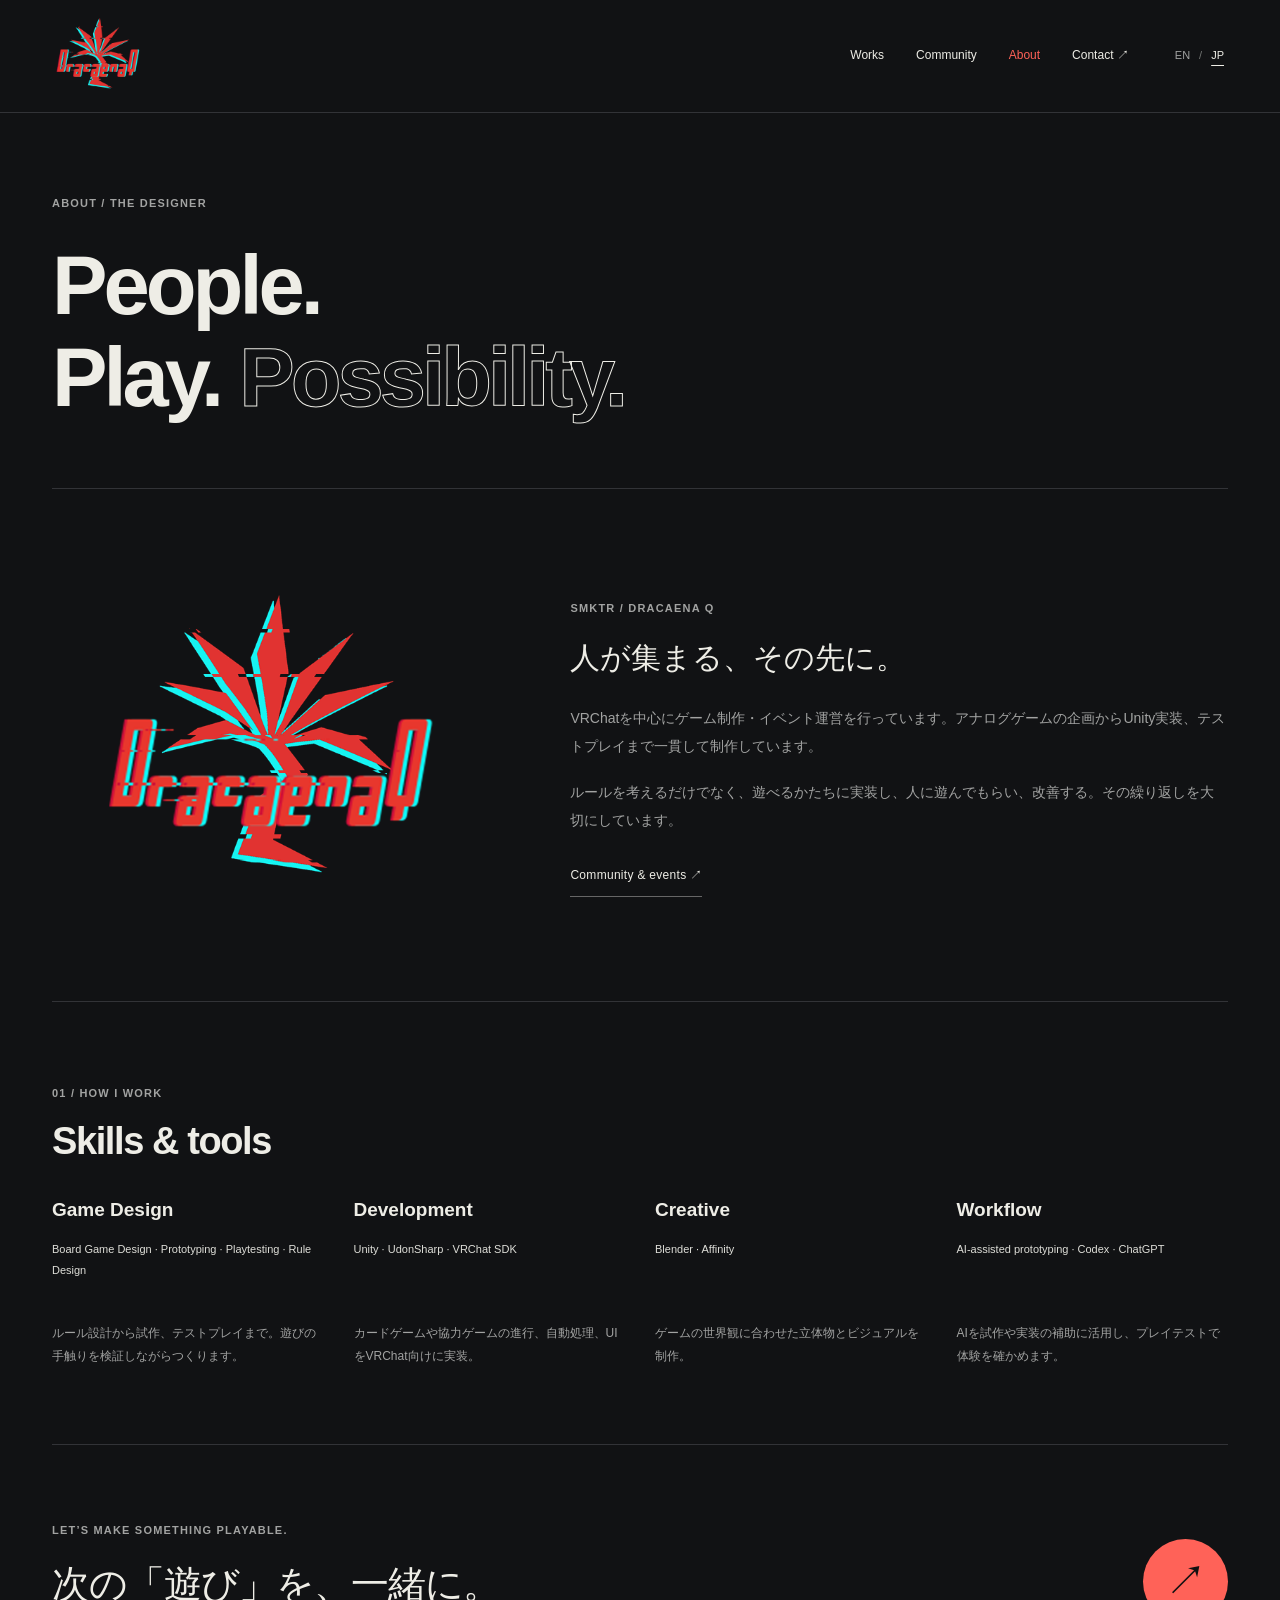
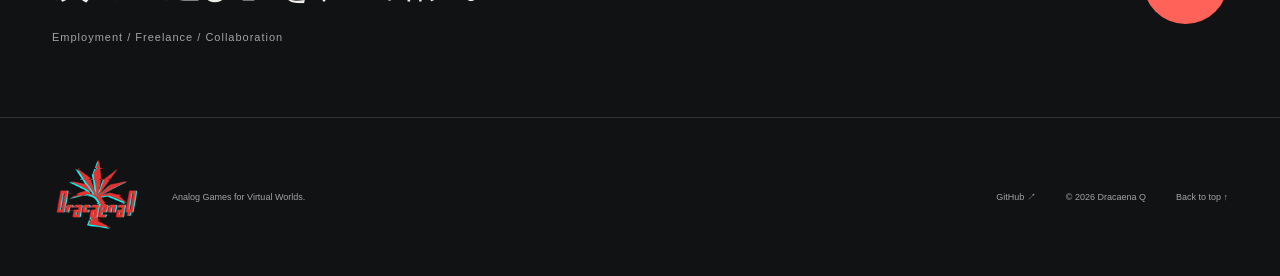
==== about/index.html @ ba3cf218 "Add files via upload" ====
<!doctype html><html lang="ja"><head><meta charset="utf-8"><meta name="viewport" content="width=device-width,initial-scale=1"><meta name="theme-color" content="#111214"><meta name="description" content="Dracaena Q / SMKTR — VRChatを中心にアナログゲーム・ゲームワールド・インタラクティブコンテンツを企画・制作。"><meta property="og:title" content="About | Dracaena Q"><meta property="og:description" content="Analog Games for Virtual Worlds. Game Design / Unity / UdonSharp / VRChat"><meta property="og:type" content="website"><title>About | Dracaena Q</title><link rel="icon" href="../assets/dracaena-q-logo.png" type="image/png"><link rel="stylesheet" href="../style.css"><script src="../app.js" defer></script></head><body><a class="skip" href="#main">Skip to content</a><header class="header"><a class="brand" href="../"><img class="brand-logo" src="../assets/dracaena-q-logo.png" alt="Dracaena Q" width="500" height="500"></a><nav aria-label="Main navigation"><a  href="../#works">Works</a><a href="../#community">Community</a><a aria-current="page" href="../about/">About</a><a  href="../contact/">Contact <span aria-hidden="true">↗</span></a></nav><div class="languages" aria-label="Language"><button type="button" data-language="en" aria-pressed="false">EN</button><span>/</span><button type="button" data-language="ja" aria-pressed="true">JP</button></div></header><main id="main"><section class="page-heading"><span class="eyebrow">ABOUT / THE DESIGNER</span><h1>People.<br>Play. <span class="outline">Possibility.</span></h1></section><section class="section about-body"><div class="identity-mark"><img src="../assets/dracaena-q-logo.png" alt="Dracaena Q サークルロゴ" width="500" height="500"></div><div><span class="eyebrow">SMKTR / DRACAENA Q</span><h2><span  data-ja="人が集まる、その先に。" data-en="Where people meet, play begins.">人が集まる、その先に。</span></h2><p  data-ja="VRChatを中心にゲーム制作・イベント運営を行っています。アナログゲームの企画からUnity実装、テストプレイまで一貫して制作しています。" data-en="I create games and run community events with a focus on VRChat, taking projects from analog game concepts through Unity implementation and playtesting.">VRChatを中心にゲーム制作・イベント運営を行っています。アナログゲームの企画からUnity実装、テストプレイまで一貫して制作しています。</p><p  data-ja="ルールを考えるだけでなく、遊べるかたちに実装し、人に遊んでもらい、改善する。その繰り返しを大切にしています。" data-en="I value the cycle of designing rules, making them playable, inviting people to play and improving the experience.">ルールを考えるだけでなく、遊べるかたちに実装し、人に遊んでもらい、改善する。その繰り返しを大切にしています。</p><a class="text-link" href="../#community">Community & events ↗</a></div></section><section class="section"><div class="section-title"><div><span class="eyebrow">01 / HOW I WORK</span><h2>Skills & tools</h2></div></div><div class="skills-grid"><article><h3>Game Design</h3><p class="skill-tools">Board Game Design · Prototyping · Playtesting · Rule Design</p><p  data-ja="ルール設計から試作、テストプレイまで。遊びの手触りを検証しながらつくります。" data-en="From rules and prototypes to playtesting, refining how the game feels.">ルール設計から試作、テストプレイまで。遊びの手触りを検証しながらつくります。</p></article><article><h3>Development</h3><p class="skill-tools">Unity · UdonSharp · VRChat SDK</p><p  data-ja="カードゲームや協力ゲームの進行、自動処理、UIをVRChat向けに実装。" data-en="Implementing card games, cooperative systems, automated game flow and UI for VRChat.">カードゲームや協力ゲームの進行、自動処理、UIをVRChat向けに実装。</p></article><article><h3>Creative</h3><p class="skill-tools">Blender · Affinity</p><p  data-ja="ゲームの世界観に合わせた立体物とビジュアルを制作。" data-en="Creating 3D objects and visuals that support each game’s identity.">ゲームの世界観に合わせた立体物とビジュアルを制作。</p></article><article><h3>Workflow</h3><p class="skill-tools">AI-assisted prototyping · Codex · ChatGPT</p><p  data-ja="AIを試作や実装の補助に活用し、プレイテストで体験を確かめます。" data-en="Using AI to support prototyping and implementation, with playtests to validate the experience.">AIを試作や実装の補助に活用し、プレイテストで体験を確かめます。</p></article></div></section><section class="contact-band"><div><span class="eyebrow">LET’S MAKE SOMETHING PLAYABLE.</span><h2><span  data-ja="次の「遊び」を、一緒に。" data-en="Let’s create the next game.">次の「遊び」を、一緒に。</span></h2><p>Employment / Freelance / Collaboration</p></div><a class="round-link" href="../contact/" aria-label="Contact">↗</a></section></main><footer><a class="brand" href="../"><img class="brand-logo" src="../assets/dracaena-q-logo.png" alt="Dracaena Q" width="500" height="500"></a><p>Analog Games for Virtual Worlds.</p><a href="https://github.com/quaid1124-tech" target="_blank" rel="noopener noreferrer">GitHub ↗</a><small>© 2026 Dracaena Q</small><a href="#main" class="to-top">Back to top ↑</a></footer></body></html>
---- style.css ----
@charset "UTF-8";
:root{color-scheme:dark;--bg:#111214;--panel:#191a1d;--text:#eeeDE6;--muted:#a2a3a2;--line:#323337;--red:#ff6258;--max:1344px;font-family:Arial,"Helvetica Neue","Noto Sans JP","Yu Gothic",Meiryo,sans-serif;font-synthesis:none}
*{box-sizing:border-box}html{scroll-behavior:smooth;scroll-padding-top:110px}body{margin:0;background:var(--bg);color:var(--text);font-size:15px;line-height:1.8}a{color:inherit;text-decoration:none}button{font:inherit}button,a{-webkit-tap-highlight-color:transparent}button:focus-visible,a:focus-visible,video:focus-visible{outline:2px solid var(--red);outline-offset:7px}::selection{background:var(--red);color:#111}img{display:block;width:100%;height:auto}h1,h2,h3,h4,p,figure{margin:0}h1,h2,h3,h4{line-height:1.2}p+p{margin-top:18px}main{max-width:var(--max);margin:auto;padding:0 52px}.header{max-width:var(--max);padding:29px 52px;display:flex;align-items:center;gap:42px;margin:auto;border-bottom:1px solid var(--line)}.brand{font-size:15px;font-weight:800;letter-spacing:1.4px;display:flex;align-items:center;gap:14px;white-space:nowrap}.brand-icon{font-size:36px;line-height:1;letter-spacing:-9px;font-weight:900;transform:translateY(-3px);margin-right:9px}.brand-icon span{color:var(--red)}.brand-dot{color:var(--red);font-size:12px;align-self:flex-start}.header nav{display:flex;margin-left:auto;gap:32px;font-size:12px}.header nav a{transition:color .2s}.header nav a:hover,.header nav a[aria-current]{color:var(--red)}.languages{display:flex;align-items:center;font-size:11px;color:#737574;gap:5px}.languages button{border:0;color:#a2a3a2;background:none;padding:9px 4px;cursor:pointer}.languages button[aria-pressed=true]{color:var(--text);text-decoration:underline;text-underline-offset:6px}.skip{position:fixed;top:-100px;left:16px;z-index:9;background:var(--red);color:#111;padding:10px}.skip:focus{top:10px}.eyebrow,.edition,.muted,.image-index,.featured-caption,.hero-right,.featured-overlay>div>p:first-child,.featured-cta,.card-title>span,.work-card>p,.video-caption,figcaption{font-size:11px;letter-spacing:1.2px}.eyebrow{color:var(--muted);font-weight:600}.muted{color:var(--muted)}.red{color:var(--red)}.hero{padding:56px 0 53px}.hero-top{display:flex;align-items:center;justify-content:space-between}.status-dot{display:inline-block;width:6px;height:6px;border-radius:50%;background:var(--red);margin:0 10px 2px 0}.edition{color:#787b7e;font-size:10px}.hero h1{font-size:clamp(52px,7.3vw,98px);font-weight:800;letter-spacing:-5px;line-height:1.09;margin:34px 0 31px;position:relative}.outline{color:var(--text)}.hero .outline,.page-heading .outline{-webkit-text-stroke:1px var(--text);color:transparent}.accent-period{color:var(--red);font-size:.65em;vertical-align:top;line-height:1;margin-left:14px;display:inline-block;transform:rotate(15deg)}.hero-bottom{display:flex;align-items:flex-end;justify-content:space-between;gap:35px}.hero-statement{font-size:16px;font-weight:600;letter-spacing:1px}.hero-description{max-width:540px;font-size:12px;color:var(--muted);margin-top:10px;line-height:1.9}.hero-right{font-size:10px;white-space:nowrap;text-align:right}.hero-right .text-link{margin-top:16px;font-size:12px}.text-link{display:inline-flex;align-items:center;gap:22px;padding:9px 0;border-bottom:1px solid #666;margin-top:22px;font-size:12px;letter-spacing:.3px;transition:color .2s,border-color .2s}.text-link:hover{color:var(--red);border-color:var(--red)}.text-link+.text-link{margin-left:25px}.section{padding:76px 0;border-top:1px solid var(--line)}.selected{padding-top:20px}.section-title{display:flex;justify-content:space-between;gap:24px;align-items:flex-end;margin-bottom:34px}.section-title h2{font-size:38px;letter-spacing:-1.4px;margin-top:14px}.compact{margin-bottom:20px}.compact .muted{font-size:9px}.featured-image{display:block;position:relative;aspect-ratio:1.96;overflow:hidden;background:#242527}.featured-image>img{height:100%;object-fit:cover;transition:transform .7s}.featured-image:hover>img{transform:scale(1.025)}.featured-shade{position:absolute;inset:0;background:linear-gradient(90deg,rgba(0,0,0,.78),rgba(0,0,0,.08) 78%),linear-gradient(0deg,rgba(0,0,0,.65),transparent 65%)}.featured-badges{position:absolute;inset:27px 32px auto;display:flex;justify-content:space-between;font-size:9px;letter-spacing:1.2px}.featured-badges span:first-child{border:1px solid #9a9990;padding:4px 9px}.featured-overlay{position:absolute;inset:auto 36px 35px;display:flex;align-items:flex-end;justify-content:space-between;gap:20px}.featured-overlay>div>p:first-child{font-size:9px;letter-spacing:1.5px;margin-bottom:16px}.featured-overlay h2{font-size:clamp(48px,6.4vw,84px);letter-spacing:-3px;line-height:.91}.featured-overlay h2+p{font-size:12px;margin-top:24px;letter-spacing:.6px}.featured-cta{display:flex;gap:28px;align-items:center;white-space:nowrap;font-size:11px}.featured-cta>span{display:grid;place-items:center;width:48px;height:48px;border-radius:50%;border:1px solid #b6b6b2;font-size:23px}.featured-caption{display:flex;justify-content:space-between;color:var(--muted);padding-top:14px;font-size:9px;letter-spacing:.45px;gap:20px}.work-grid{display:grid;grid-template-columns:1fr 1fr;gap:28px;margin-top:38px}.work-image{position:relative;aspect-ratio:1.65;overflow:hidden;background:#050506}.work-image img{width:100%;height:100%;object-fit:contain;transition:transform .6s}.work-card:hover img{transform:scale(1.035)}.image-index{position:absolute;top:16px;left:18px;font-size:8px;color:#bcbcbc}.card-arrow{position:absolute;right:18px;bottom:14px;font-size:25px}.card-title{display:flex;justify-content:space-between;gap:12px;align-items:center;padding-top:20px}.card-title h3{font-size:20px;letter-spacing:-.6px}.card-title>span{font-size:9px;color:var(--muted);letter-spacing:.5px}.work-card>p{font-size:12px;margin-top:9px;color:var(--muted);letter-spacing:.3px}.design-section{display:grid;grid-template-columns:1.1fr 1fr;gap:80px}.design-section h2{font-size:34px;line-height:1.6;letter-spacing:-1px;margin-top:20px}.design-section>div:nth-child(2)>p{font-size:14px;color:#b6b7b6;line-height:2}.archive-list{display:grid;grid-template-columns:1fr 1fr;column-gap:40px}.archive-item{display:flex;align-items:center;gap:22px;padding:24px 0;border-top:1px solid var(--line)}.archive-number{font-size:10px;color:var(--red)}.archive-item h3{font-size:21px;letter-spacing:-.5px}.archive-item>span:nth-last-child(2){font-size:9px;color:var(--muted);margin-left:auto}.archive-symbol{font-size:16px;color:#5d6060}.worlds-grid{display:grid;grid-template-columns:repeat(3,1fr);gap:20px}.worlds-grid article{padding:25px;background:var(--panel);border-top:2px solid #494a4e}.worlds-grid h3{margin:28px 0 14px;font-size:21px;letter-spacing:-.6px}.worlds-grid p{font-size:10px;color:var(--muted)}.community-section{display:grid;grid-template-columns:1.15fr 1fr;gap:70px;align-items:center}.community-section h2{font-size:38px;margin:23px 0}.large-copy{font-size:20px;line-height:1.7}.community-section .large-copy{font-size:20px;margin-bottom:20px}.community-section p:not(.large-copy){font-size:13px;color:var(--muted);line-height:2}.community-tags{display:flex;flex-wrap:wrap;gap:8px;margin-top:28px}.community-tags span{font-size:9px;border:1px solid var(--line);padding:7px 10px;color:#c0c1be}.community-art{height:340px;position:relative;overflow:hidden;display:grid;place-items:center}.orbit{position:absolute;width:310px;height:185px;border:1px solid #5e3e3d;border-radius:50%;transform:rotate(-30deg)}.orbit-two{transform:rotate(30deg)}.orbit-three{transform:rotate(90deg)}.community-center{font-weight:800;font-size:42px;letter-spacing:-1.7px;text-align:center;line-height:.97;z-index:1}.community-center>span{display:block;font-size:10px;letter-spacing:3px;font-weight:400;margin-top:20px}.orbit-dot{position:absolute;width:15px;height:15px;background:var(--red);border-radius:50%}.d1{top:35px;left:48%}.d2{bottom:70px;left:14%}.d3{bottom:70px;right:14%}.notes-section{display:grid;grid-template-columns:1fr 1fr;gap:65px}.notes-copy h3{font-size:22px}.notes-copy p{font-size:13px;color:var(--muted);margin-top:20px}.skills-grid{display:grid;grid-template-columns:repeat(4,1fr);gap:30px}.skills-grid h3{font-size:19px;margin-bottom:18px}.skills-grid p{color:var(--muted);font-size:12px;line-height:1.9}.skills-grid .skill-tools{min-height:65px;font-size:11px;color:#deded8}.about-preview{display:grid;grid-template-columns:.65fr 1.5fr;gap:50px}.about-preview h2{font-size:32px;letter-spacing:-1px}.about-preview h2 .muted{font-size:inherit}.about-preview p{font-size:14px;color:var(--muted);margin-top:25px;max-width:680px}.contact-band{border-top:1px solid var(--line);padding:70px 0;display:flex;align-items:center;justify-content:space-between;gap:30px}.contact-band h2{font-size:38px;margin:20px 0;letter-spacing:-1px}.contact-band p{font-size:11px;color:var(--muted);letter-spacing:1px}.round-link{display:grid;place-items:center;width:85px;height:85px;background:var(--red);color:#111;border-radius:50%;font-size:42px;flex:none;transition:transform .2s}.round-link:hover{transform:rotate(45deg)}footer{border-top:1px solid var(--line);max-width:var(--max);margin:auto;padding:34px 52px;display:flex;align-items:center;gap:30px}footer p,footer a:not(.brand),footer small{font-size:9px;color:var(--muted)}footer .brand{font-size:11px;letter-spacing:1px}footer>p{margin-right:auto}footer .to-top{white-space:nowrap}.project-top{display:flex;justify-content:space-between;align-items:center;padding:25px 0}.project-top .text-link{margin:0}.project-heading{padding:44px 0}.project-heading h1{font-size:clamp(40px,6.4vw,85px);letter-spacing:-3.5px;margin:16px 0 22px}.project-tags{display:flex;flex-wrap:wrap;gap:12px;margin-top:27px}.project-tags span{font-size:10px;color:var(--muted);padding:6px 12px;border:1px solid var(--line)}.project-cover{background:#050506}.project-cover img{max-height:680px;object-fit:contain}.project-overview{display:grid;grid-template-columns:1fr 1.25fr;gap:80px;margin-top:60px}.project-overview h2{font-size:32px;line-height:1.5;margin-top:22px}.project-overview p{color:#b6b7b6;font-size:14px;line-height:2.1}dl{margin-top:32px}dl>div{display:grid;grid-template-columns:85px 1fr;gap:20px;padding:15px 0;border-top:1px solid var(--line);font-size:12px}dt{color:var(--muted)}dd{margin:0}.video-section video{display:block;width:100%;background:#000;max-height:700px}.video-caption{font-size:11px;color:var(--muted);padding-top:15px}.process-grid{display:grid;grid-template-columns:repeat(3,1fr);gap:25px}.process-grid article{background:var(--panel);padding:30px}.process-number{font-size:12px;color:var(--red)}.process-grid h3{font-size:28px;margin-top:30px}.process-grid h4{font-size:16px;line-height:1.6;margin-top:28px}.process-grid p{font-size:12px;line-height:2;color:var(--muted);margin-top:17px}.mechanic{display:flex;align-items:center;justify-content:space-between;margin-top:30px;border-top:1px solid var(--line);padding-top:22px}.mechanic>span{font-size:42px;line-height:1.3;font-weight:700}.mechanic small{display:block;font-size:9px;color:var(--muted);letter-spacing:1px}.mechanic b{color:var(--red);font-size:24px}.concept-art{max-width:800px;margin:0 auto 70px}.concept-art figcaption{margin-top:15px;color:var(--muted);font-size:11px;letter-spacing:.2px}.page-heading{padding:75px 0 65px}.page-heading h1{font-size:clamp(42px,6.5vw,88px);letter-spacing:-4px;line-height:1.1;margin-top:25px}.about-body{display:grid;grid-template-columns:1fr 1.5fr;gap:80px;align-items:center}.identity-mark{font-size:160px;font-weight:900;line-height:1;letter-spacing:-35px;text-align:center}.identity-mark>span{color:var(--red)}.identity-mark small{display:block;font-size:10px;letter-spacing:5px;line-height:3;margin-top:25px}.about-body h2{font-size:30px;margin:20px 0 28px}.about-body p{font-size:14px;line-height:2;color:var(--muted)}.contact-page{display:grid;grid-template-columns:1.15fr 1fr;gap:70px;min-height:460px}.contact-page h2{font-size:30px;margin-bottom:22px}.contact-page p{font-size:13px;color:var(--muted);line-height:2}.contact-options{display:flex;flex-direction:column;gap:10px;margin-top:30px;font-size:12px}.contact-panel{padding:35px;background:var(--panel);align-self:start;border-top:2px solid var(--red)}.contact-panel h3{font-size:22px;margin:23px 0 18px}
@media(min-width:1600px){main,.header,footer{max-width:1450px}.hero h1{font-size:108px}}
@media(max-width:1000px){main{padding:0 30px}.header,footer{padding:25px 30px}.header{gap:25px}.header nav{gap:20px}.hero h1{letter-spacing:-3px}.hero-bottom{align-items:flex-start}.hero-description{max-width:420px}.hero-right{font-size:8px;white-space:normal;max-width:220px}.design-section,.community-section,.project-overview,.about-body,.contact-page{gap:40px}.skills-grid{grid-template-columns:1fr 1fr}.skills-grid .skill-tools{min-height:0}.community-art{transform:scale(.9)}.worlds-grid{gap:12px}.worlds-grid article{padding:20px}.worlds-grid h3{font-size:18px}.process-grid article{padding:22px}.process-grid h4{font-size:14px}.card-title{align-items:flex-start;flex-direction:column;gap:8px}footer{flex-wrap:wrap}.about-preview{grid-template-columns:.5fr 1.5fr}}
@media(max-width:700px){html{scroll-padding-top:24px}main{padding:0 20px}.header{padding:20px;gap:15px;flex-wrap:wrap}.brand{font-size:12px;gap:10px}.brand-icon{font-size:30px}.header nav{order:3;width:100%;margin:10px 0 0;justify-content:space-between;font-size:11px;gap:10px}.languages{margin-left:auto}.hero{padding:35px 0 36px}.edition{display:none}.eyebrow{font-size:9px}.hero h1{font-size:clamp(36px,9.2vw,64px);letter-spacing:-1.8px;line-height:1.15;margin:28px 0}.accent-period{margin-left:5px}.hero-bottom{display:block}.hero-statement{font-size:14px}.hero-description{font-size:11px;max-width:100%}.hero-right{max-width:none;text-align:left;font-size:9px;margin-top:20px;display:flex;align-items:center;justify-content:space-between;gap:15px}.hero-right .text-link{margin:0;font-size:10px;white-space:nowrap}.section{padding:48px 0}.selected{padding-top:18px}.compact .muted{font-size:7px;letter-spacing:.5px}.featured-image{aspect-ratio:1.08}.featured-image>img{object-position:58% center}.featured-badges{inset:17px 18px auto;font-size:8px}.featured-overlay{inset:auto 20px 24px}.featured-overlay h2{font-size:58px;letter-spacing:-2px}.featured-overlay>div>p:first-child{font-size:7px;letter-spacing:.7px;max-width:190px}.featured-overlay h2+p{font-size:10px;margin-top:18px}.featured-cta{font-size:0;gap:0}.featured-cta>span{width:36px;height:36px;font-size:20px}.featured-caption{flex-direction:column;gap:4px;font-size:8px}.work-grid{grid-template-columns:1fr;gap:32px;margin-top:30px}.card-title{flex-direction:row;align-items:center}.card-title h3{font-size:21px}.card-title>span{font-size:8px}.work-card>p{font-size:11px}.section-title h2{font-size:31px}.section-title{margin-bottom:25px}.design-section,.community-section,.notes-section,.about-preview,.project-overview,.about-body,.contact-page{grid-template-columns:1fr;gap:28px}.design-section h2{font-size:28px;line-height:1.5}.design-section>div:nth-child(2)>p{font-size:13px}.archive-list{grid-template-columns:1fr}.archive-item{padding:20px 0}.archive-item h3{font-size:20px}.worlds-grid{grid-template-columns:1fr}.worlds-grid h3{margin:17px 0 12px;font-size:24px}.worlds-grid .text-link{margin-top:12px}.community-section h2{font-size:30px}.community-art{height:300px;transform:none}.community-center{font-size:38px}.orbit{width:280px;height:170px}.community-tags span{font-size:8px}.notes-section .section-title{margin-bottom:0}.skills-grid{gap:30px 20px}.skills-grid h3{font-size:17px}.skills-grid p{font-size:11px}.skills-grid .skill-tools{font-size:10px}.about-preview h2{font-size:26px}.contact-band{padding:46px 0;gap:12px}.contact-band h2{font-size:24px;line-height:1.5;margin:12px 0}.contact-band .eyebrow{font-size:8px}.contact-band p{font-size:9px;letter-spacing:.4px}.round-link{width:52px;height:52px;font-size:28px}footer{padding:25px 20px;gap:18px;display:grid;grid-template-columns:1fr auto}footer p{grid-column:1/-1;grid-row:2}footer small{grid-column:1}footer .to-top{grid-column:2;grid-row:3}footer>.brand{font-size:10px}.project-top{padding-top:16px}.project-top .eyebrow{font-size:8px}.project-heading{padding:27px 0}.project-heading h1{font-size:40px;letter-spacing:-1.5px}.project-heading .large-copy{font-size:17px}.project-tags{gap:8px}.project-tags span{font-size:8px;padding:5px 8px}.project-overview{margin-top:30px}.project-overview h2{font-size:28px}.project-overview p{font-size:13px}.video-section .section-title{align-items:start;flex-direction:column;gap:12px}.video-section h2{font-size:27px}.video-section .muted{font-size:8px}.process-grid{grid-template-columns:1fr}.process-grid article{padding:26px}.process-grid h3{margin-top:15px}.process-grid h4{font-size:16px;margin-top:22px}.concept-art{margin-bottom:40px}.page-heading{padding:45px 0}.page-heading h1{font-size:43px;letter-spacing:-2px;overflow-wrap:anywhere}.identity-mark{font-size:120px;letter-spacing:-26px;padding:15px 0 30px}.contact-page h2{font-size:26px}.contact-panel{padding:25px}.about-body h2{font-size:25px}}
@media(max-width:700px){.accent-period{display:none}.featured-overlay{display:block}.featured-cta{position:absolute;bottom:0;right:0}.featured-overlay h2{font-size:56px}.featured-overlay h2+p{padding-right:35px}}
.header{padding-top:10px;padding-bottom:10px}.brand-logo{display:block;width:92px;height:92px;object-fit:contain}footer .brand-logo{width:90px;height:90px}.identity-mark{padding:0;letter-spacing:normal;font-size:inherit}.identity-mark img{max-width:360px;margin:auto;height:auto}
@media(max-width:700px){.header{padding-top:8px;padding-bottom:16px}.header .brand-logo{width:78px;height:78px}.header nav{margin-top:0}.identity-mark img{max-width:260px}.identity-mark{padding:0}footer .brand-logo{width:80px;height:80px}}
@media(prefers-reduced-motion:reduce){html{scroll-behavior:auto}*,*::before,*::after{transition:none!important;animation:none!important}}
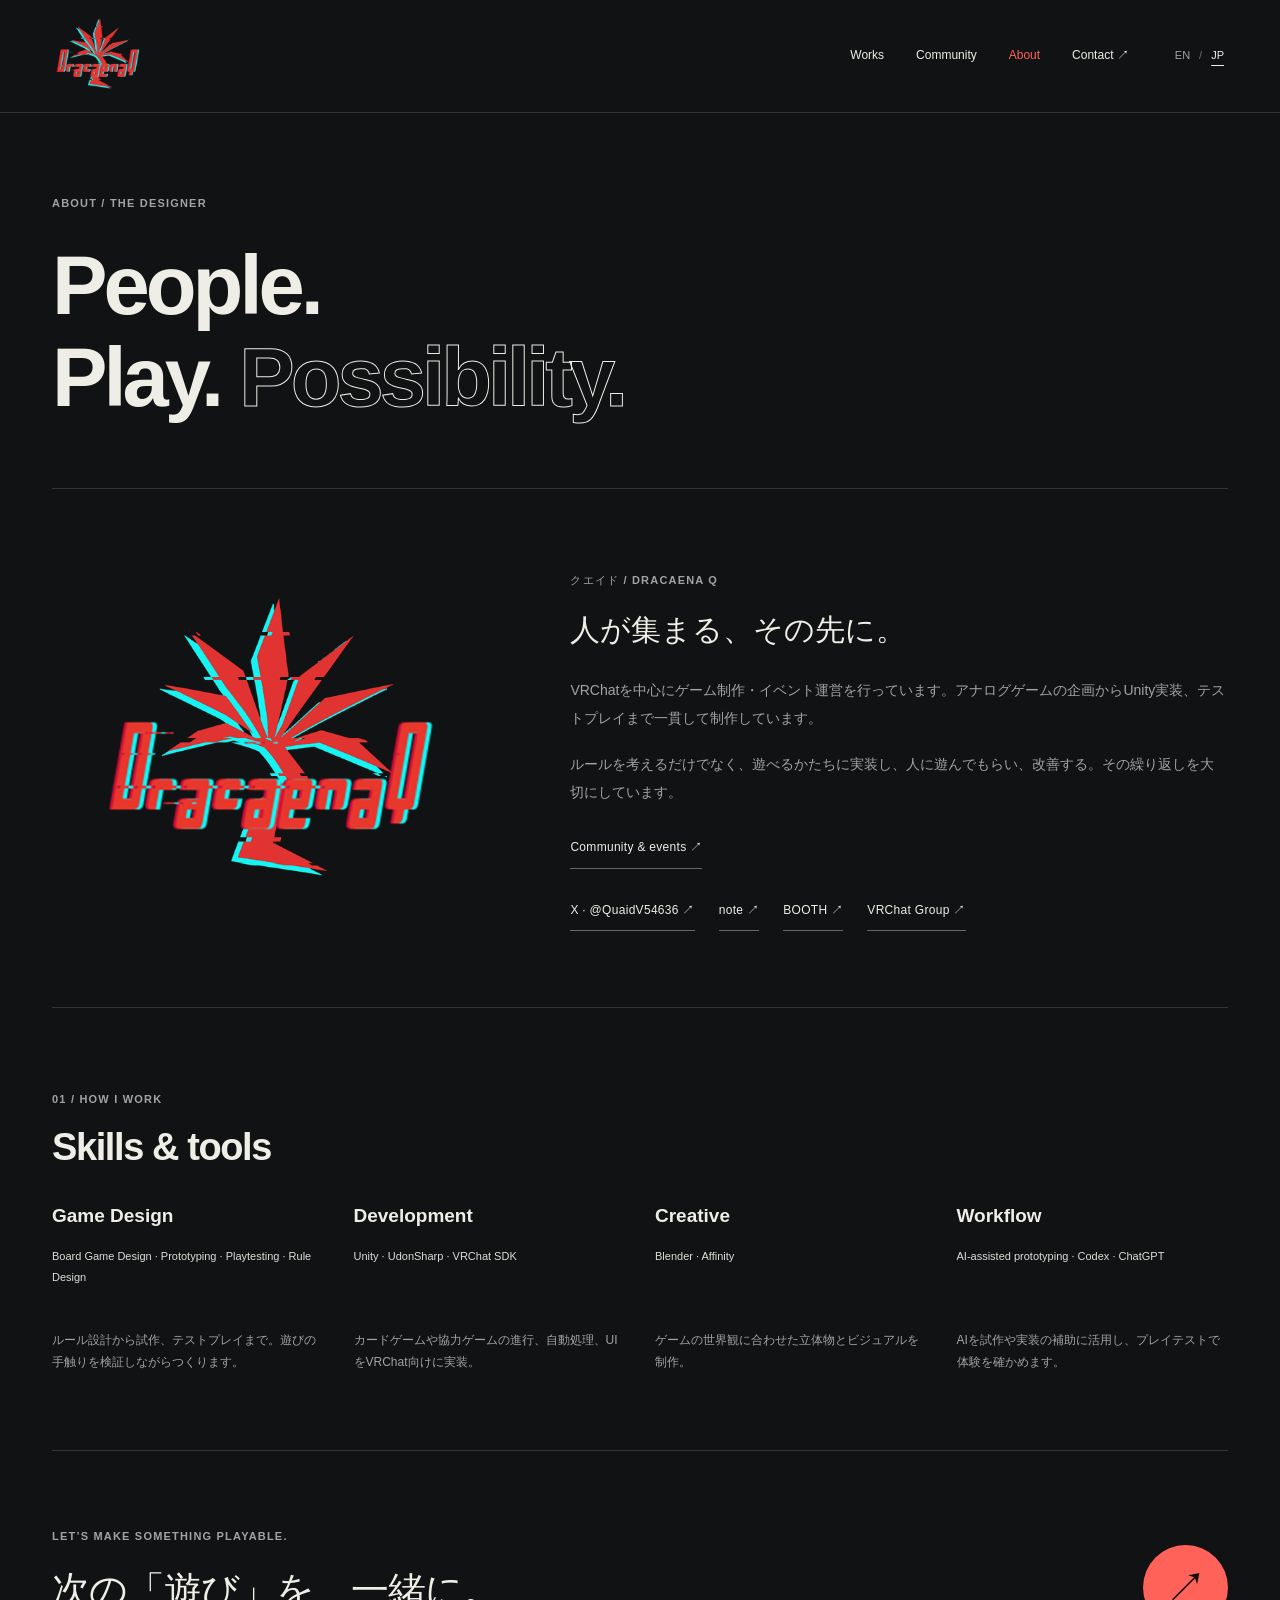
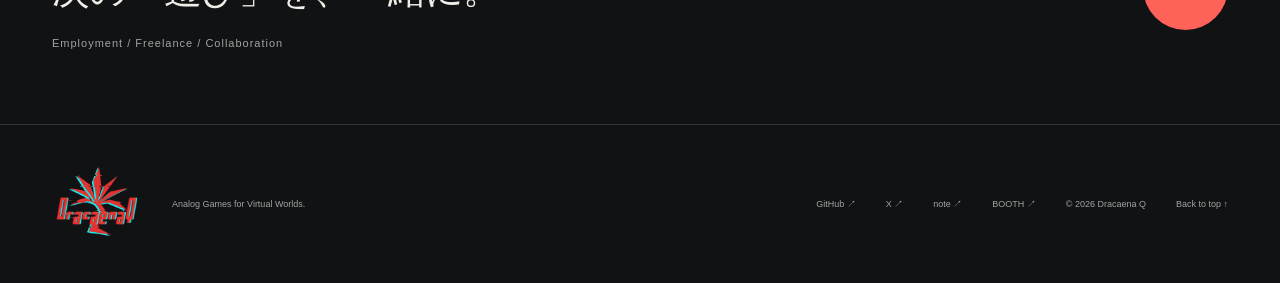
==== commit 8fa513f1: "Add files via upload" ====
--- a/about/index.html
+++ b/about/index.html
@@ -1 +1 @@
-<!doctype html><html lang="ja"><head><meta charset="utf-8"><meta name="viewport" content="width=device-width,initial-scale=1"><meta name="theme-color" content="#111214"><meta name="description" content="Dracaena Q / SMKTR — VRChatを中心にアナログゲーム・ゲームワールド・インタラクティブコンテンツを企画・制作。"><meta property="og:title" content="About | Dracaena Q"><meta property="og:description" content="Analog Games for Virtual Worlds. Game Design / Unity / UdonSharp / VRChat"><meta property="og:type" content="website"><title>About | Dracaena Q</title><link rel="icon" href="../assets/dracaena-q-logo.png" type="image/png"><link rel="stylesheet" href="../style.css"><script src="../app.js" defer></script></head><body><a class="skip" href="#main">Skip to content</a><header class="header"><a class="brand" href="../"><img class="brand-logo" src="../assets/dracaena-q-logo.png" alt="Dracaena Q" width="500" height="500"></a><nav aria-label="Main navigation"><a  href="../#works">Works</a><a href="../#community">Community</a><a aria-current="page" href="../about/">About</a><a  href="../contact/">Contact <span aria-hidden="true">↗</span></a></nav><div class="languages" aria-label="Language"><button type="button" data-language="en" aria-pressed="false">EN</button><span>/</span><button type="button" data-language="ja" aria-pressed="true">JP</button></div></header><main id="main"><section class="page-heading"><span class="eyebrow">ABOUT / THE DESIGNER</span><h1>People.<br>Play. <span class="outline">Possibility.</span></h1></section><section class="section about-body"><div class="identity-mark"><img src="../assets/dracaena-q-logo.png" alt="Dracaena Q サークルロゴ" width="500" height="500"></div><div><span class="eyebrow">SMKTR / DRACAENA Q</span><h2><span  data-ja="人が集まる、その先に。" data-en="Where people meet, play begins.">人が集まる、その先に。</span></h2><p  data-ja="VRChatを中心にゲーム制作・イベント運営を行っています。アナログゲームの企画からUnity実装、テストプレイまで一貫して制作しています。" data-en="I create games and run community events with a focus on VRChat, taking projects from analog game concepts through Unity implementation and playtesting.">VRChatを中心にゲーム制作・イベント運営を行っています。アナログゲームの企画からUnity実装、テストプレイまで一貫して制作しています。</p><p  data-ja="ルールを考えるだけでなく、遊べるかたちに実装し、人に遊んでもらい、改善する。その繰り返しを大切にしています。" data-en="I value the cycle of designing rules, making them playable, inviting people to play and improving the experience.">ルールを考えるだけでなく、遊べるかたちに実装し、人に遊んでもらい、改善する。その繰り返しを大切にしています。</p><a class="text-link" href="../#community">Community & events ↗</a></div></section><section class="section"><div class="section-title"><div><span class="eyebrow">01 / HOW I WORK</span><h2>Skills & tools</h2></div></div><div class="skills-grid"><article><h3>Game Design</h3><p class="skill-tools">Board Game Design · Prototyping · Playtesting · Rule Design</p><p  data-ja="ルール設計から試作、テストプレイまで。遊びの手触りを検証しながらつくります。" data-en="From rules and prototypes to playtesting, refining how the game feels.">ルール設計から試作、テストプレイまで。遊びの手触りを検証しながらつくります。</p></article><article><h3>Development</h3><p class="skill-tools">Unity · UdonSharp · VRChat SDK</p><p  data-ja="カードゲームや協力ゲームの進行、自動処理、UIをVRChat向けに実装。" data-en="Implementing card games, cooperative systems, automated game flow and UI for VRChat.">カードゲームや協力ゲームの進行、自動処理、UIをVRChat向けに実装。</p></article><article><h3>Creative</h3><p class="skill-tools">Blender · Affinity</p><p  data-ja="ゲームの世界観に合わせた立体物とビジュアルを制作。" data-en="Creating 3D objects and visuals that support each game’s identity.">ゲームの世界観に合わせた立体物とビジュアルを制作。</p></article><article><h3>Workflow</h3><p class="skill-tools">AI-assisted prototyping · Codex · ChatGPT</p><p  data-ja="AIを試作や実装の補助に活用し、プレイテストで体験を確かめます。" data-en="Using AI to support prototyping and implementation, with playtests to validate the experience.">AIを試作や実装の補助に活用し、プレイテストで体験を確かめます。</p></article></div></section><section class="contact-band"><div><span class="eyebrow">LET’S MAKE SOMETHING PLAYABLE.</span><h2><span  data-ja="次の「遊び」を、一緒に。" data-en="Let’s create the next game.">次の「遊び」を、一緒に。</span></h2><p>Employment / Freelance / Collaboration</p></div><a class="round-link" href="../contact/" aria-label="Contact">↗</a></section></main><footer><a class="brand" href="../"><img class="brand-logo" src="../assets/dracaena-q-logo.png" alt="Dracaena Q" width="500" height="500"></a><p>Analog Games for Virtual Worlds.</p><a href="https://github.com/quaid1124-tech" target="_blank" rel="noopener noreferrer">GitHub ↗</a><small>© 2026 Dracaena Q</small><a href="#main" class="to-top">Back to top ↑</a></footer></body></html>+<!doctype html><html lang="ja"><head><meta charset="utf-8"><meta name="viewport" content="width=device-width,initial-scale=1"><meta name="theme-color" content="#111214"><meta name="description" content="Dracaena Q / クエイド — VRChatを中心にアナログゲーム・ゲームワールド・インタラクティブコンテンツを企画・制作。"><meta property="og:title" content="About | Dracaena Q"><meta property="og:description" content="Analog Games for Virtual Worlds. Game Design / Unity / UdonSharp / VRChat"><meta property="og:type" content="website"><title>About | Dracaena Q</title><link rel="icon" href="../assets/dracaena-q-logo.png" type="image/png"><link rel="stylesheet" href="../style.css"><script src="../app.js" defer></script></head><body><a class="skip" href="#main">Skip to content</a><header class="header"><a class="brand" href="../"><img class="brand-logo" src="../assets/dracaena-q-logo.png" alt="Dracaena Q" width="500" height="500"></a><nav aria-label="Main navigation"><a  href="../#works">Works</a><a href="../#community">Community</a><a aria-current="page" href="../about/">About</a><a  href="../contact/">Contact <span aria-hidden="true">↗</span></a></nav><div class="languages" aria-label="Language"><button type="button" data-language="en" aria-pressed="false">EN</button><span>/</span><button type="button" data-language="ja" aria-pressed="true">JP</button></div></header><main id="main"><section class="page-heading"><span class="eyebrow">ABOUT / THE DESIGNER</span><h1>People.<br>Play. <span class="outline">Possibility.</span></h1></section><section class="section about-body"><div class="identity-mark"><img src="../assets/dracaena-q-logo.png" alt="Dracaena Q サークルロゴ" width="500" height="500"></div><div><span class="eyebrow">クエイド / DRACAENA Q</span><h2><span  data-ja="人が集まる、その先に。" data-en="Where people meet, play begins.">人が集まる、その先に。</span></h2><p  data-ja="VRChatを中心にゲーム制作・イベント運営を行っています。アナログゲームの企画からUnity実装、テストプレイまで一貫して制作しています。" data-en="I create games and run community events with a focus on VRChat, taking projects from analog game concepts through Unity implementation and playtesting.">VRChatを中心にゲーム制作・イベント運営を行っています。アナログゲームの企画からUnity実装、テストプレイまで一貫して制作しています。</p><p  data-ja="ルールを考えるだけでなく、遊べるかたちに実装し、人に遊んでもらい、改善する。その繰り返しを大切にしています。" data-en="I value the cycle of designing rules, making them playable, inviting people to play and improving the experience.">ルールを考えるだけでなく、遊べるかたちに実装し、人に遊んでもらい、改善する。その繰り返しを大切にしています。</p><a class="text-link" href="../#community">Community & events ↗</a><div class="profile-links"><a class="text-link" href="https://x.com/QuaidV54636" target="_blank" rel="noopener noreferrer">X · @QuaidV54636 ↗</a><a class="text-link" href="https://note.com/quaid698696" target="_blank" rel="noopener noreferrer">note ↗</a><a class="text-link" href="https://quaid.booth.pm/" target="_blank" rel="noopener noreferrer">BOOTH ↗</a><a class="text-link" href="https://vrc.group/DRA.5743" target="_blank" rel="noopener noreferrer">VRChat Group ↗</a></div></div></section><section class="section"><div class="section-title"><div><span class="eyebrow">01 / HOW I WORK</span><h2>Skills & tools</h2></div></div><div class="skills-grid"><article><h3>Game Design</h3><p class="skill-tools">Board Game Design · Prototyping · Playtesting · Rule Design</p><p  data-ja="ルール設計から試作、テストプレイまで。遊びの手触りを検証しながらつくります。" data-en="From rules and prototypes to playtesting, refining how the game feels.">ルール設計から試作、テストプレイまで。遊びの手触りを検証しながらつくります。</p></article><article><h3>Development</h3><p class="skill-tools">Unity · UdonSharp · VRChat SDK</p><p  data-ja="カードゲームや協力ゲームの進行、自動処理、UIをVRChat向けに実装。" data-en="Implementing card games, cooperative systems, automated game flow and UI for VRChat.">カードゲームや協力ゲームの進行、自動処理、UIをVRChat向けに実装。</p></article><article><h3>Creative</h3><p class="skill-tools">Blender · Affinity</p><p  data-ja="ゲームの世界観に合わせた立体物とビジュアルを制作。" data-en="Creating 3D objects and visuals that support each game’s identity.">ゲームの世界観に合わせた立体物とビジュアルを制作。</p></article><article><h3>Workflow</h3><p class="skill-tools">AI-assisted prototyping · Codex · ChatGPT</p><p  data-ja="AIを試作や実装の補助に活用し、プレイテストで体験を確かめます。" data-en="Using AI to support prototyping and implementation, with playtests to validate the experience.">AIを試作や実装の補助に活用し、プレイテストで体験を確かめます。</p></article></div></section><section class="contact-band"><div><span class="eyebrow">LET’S MAKE SOMETHING PLAYABLE.</span><h2><span  data-ja="次の「遊び」を、一緒に。" data-en="Let’s create the next game.">次の「遊び」を、一緒に。</span></h2><p>Employment / Freelance / Collaboration</p></div><a class="round-link" href="../contact/" aria-label="Contact">↗</a></section></main><footer><a class="brand" href="../"><img class="brand-logo" src="../assets/dracaena-q-logo.png" alt="Dracaena Q" width="500" height="500"></a><p>Analog Games for Virtual Worlds.</p><a href="https://github.com/quaid1124-tech" target="_blank" rel="noopener noreferrer">GitHub ↗</a><a href="https://x.com/QuaidV54636" target="_blank" rel="noopener noreferrer">X ↗</a><a href="https://note.com/quaid698696" target="_blank" rel="noopener noreferrer">note ↗</a><a href="https://quaid.booth.pm/" target="_blank" rel="noopener noreferrer">BOOTH ↗</a><small>© 2026 Dracaena Q</small><a href="#main" class="to-top">Back to top ↑</a></footer></body></html>
--- a/style.css
+++ b/style.css
@@ -7,4 +7,6 @@
 @media(max-width:700px){.accent-period{display:none}.featured-overlay{display:block}.featured-cta{position:absolute;bottom:0;right:0}.featured-overlay h2{font-size:56px}.featured-overlay h2+p{padding-right:35px}}
 .header{padding-top:10px;padding-bottom:10px}.brand-logo{display:block;width:92px;height:92px;object-fit:contain}footer .brand-logo{width:90px;height:90px}.identity-mark{padding:0;letter-spacing:normal;font-size:inherit}.identity-mark img{max-width:360px;margin:auto;height:auto}
 @media(max-width:700px){.header{padding-top:8px;padding-bottom:16px}.header .brand-logo{width:78px;height:78px}.header nav{margin-top:0}.identity-mark img{max-width:260px}.identity-mark{padding:0}footer .brand-logo{width:80px;height:80px}}
+.community-logo{display:block;max-width:360px;width:100%;margin:auto}.community-logo img{width:100%;height:auto}.profile-links{display:flex;flex-wrap:wrap;gap:8px 24px}.profile-links .text-link{margin-left:0}footer{flex-wrap:wrap}.contact-panel .text-link{margin-right:20px;margin-left:0}
+@media(max-width:700px){.community-logo{max-width:280px}footer{display:flex;gap:18px}footer>p{flex-basis:100%;order:1}footer>small{flex-basis:60%;order:2}footer .to-top{order:3}}
 @media(prefers-reduced-motion:reduce){html{scroll-behavior:auto}*,*::before,*::after{transition:none!important;animation:none!important}}
